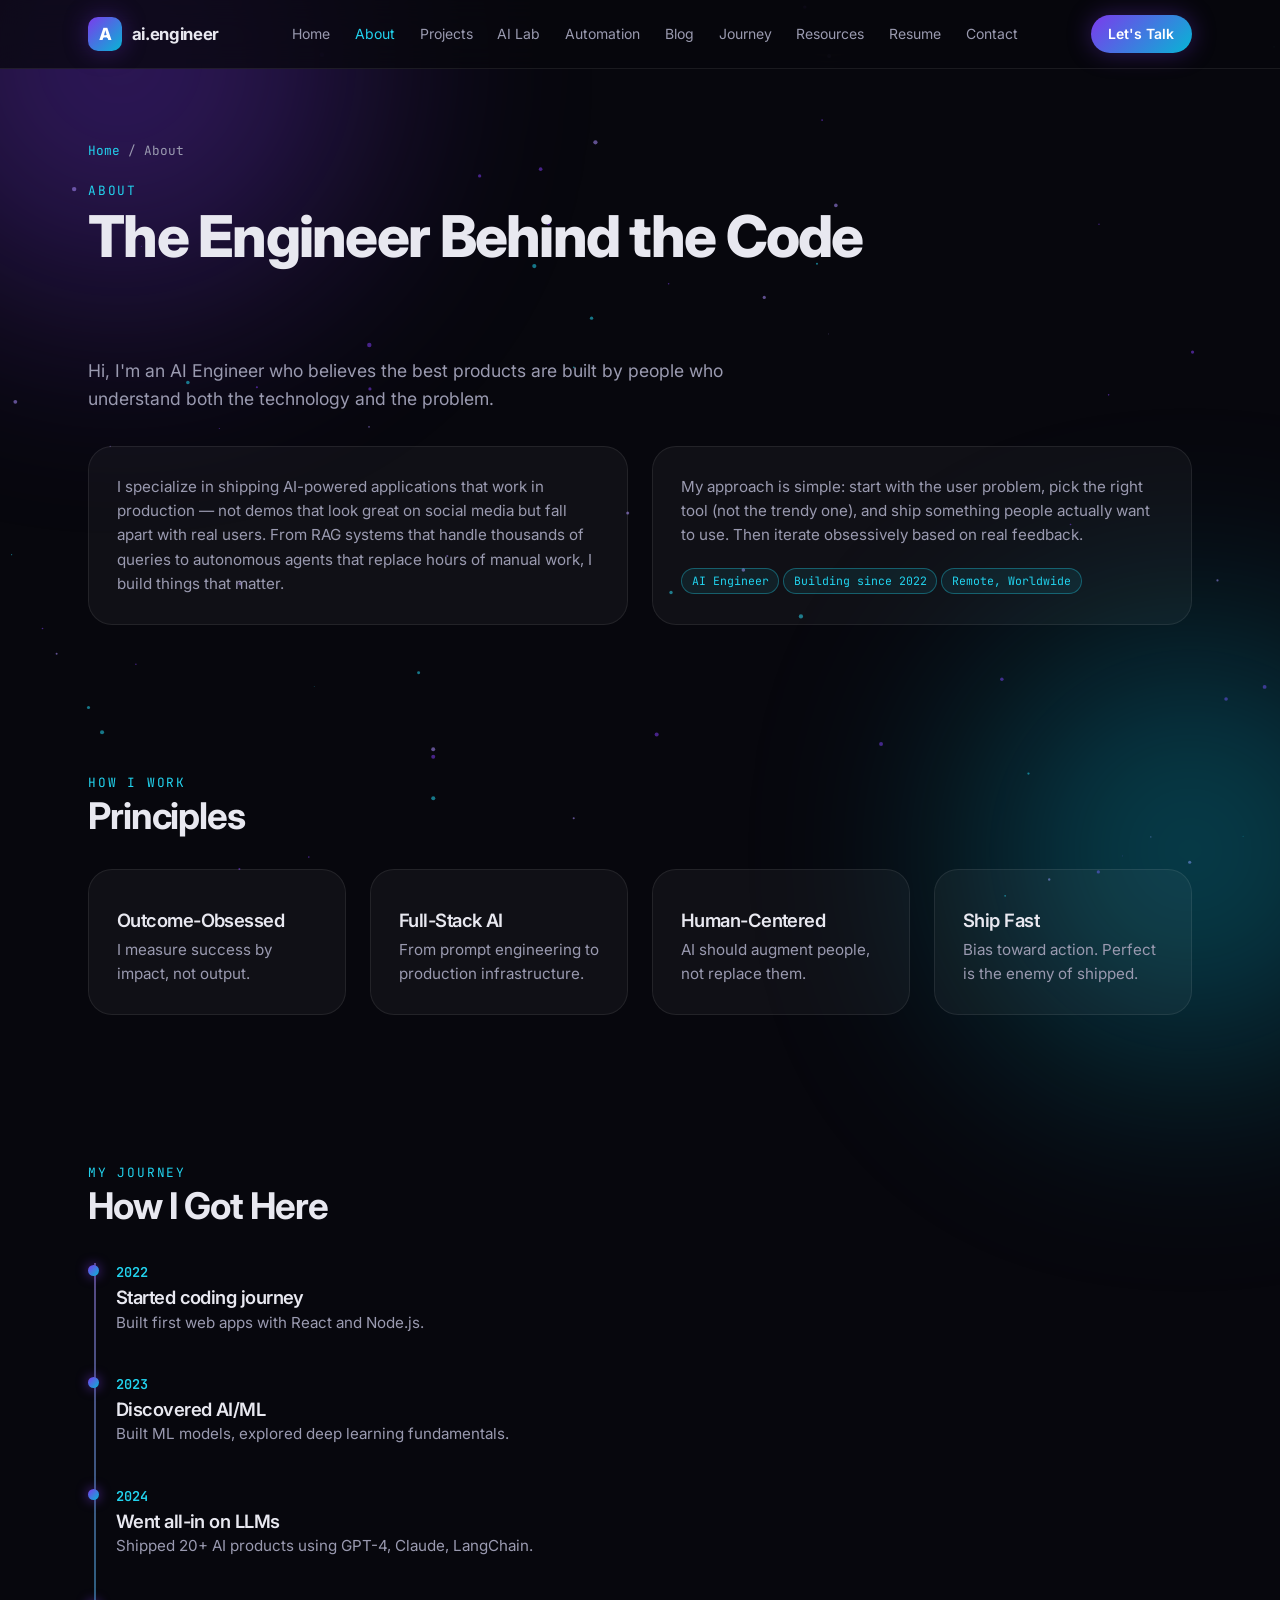
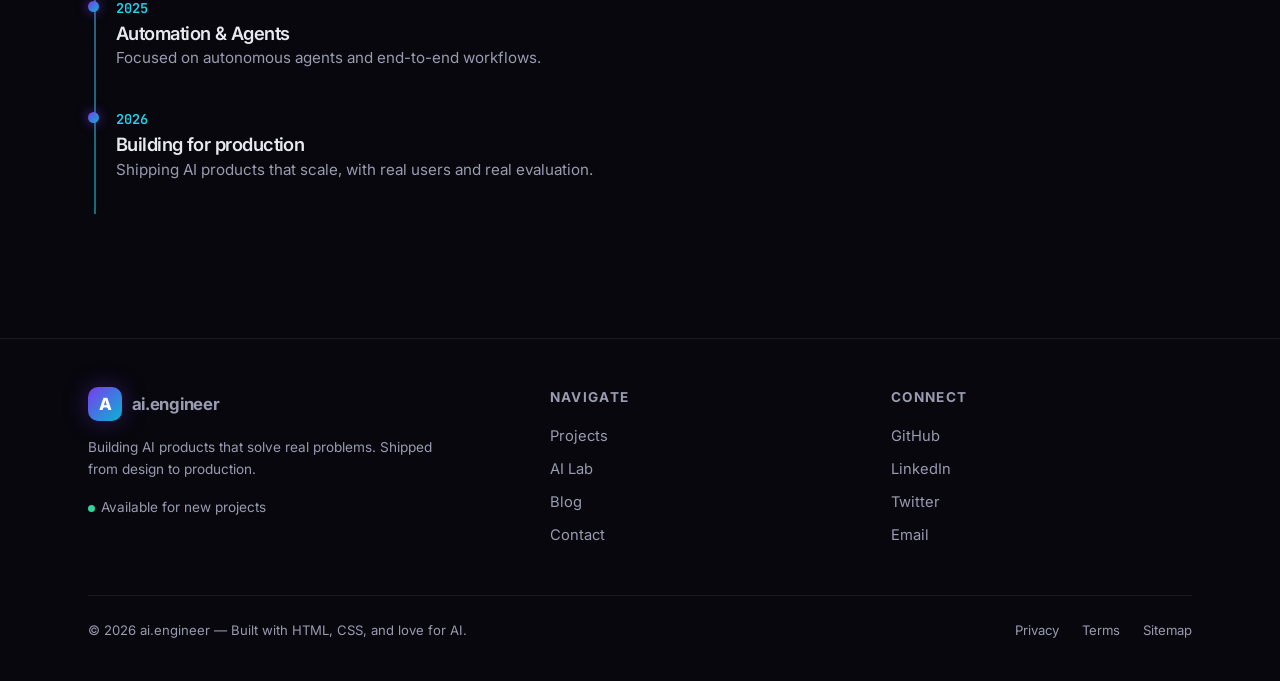
==== about.html @ a2dd5318 "Portfolio site: real routing, n8n contact form, PDF resume, working blog" ====
<!DOCTYPE html>
<html lang="en">
<head>
  <meta charset="UTF-8" />
  <meta name="viewport" content="width=device-width, initial-scale=1" />
  <title>About — AI Engineer | ai.engineer</title>
  <meta name="description" content="About Srinu Ravuri — an AI Engineer who ships production LLM products: RAG systems, autonomous agents, and automation workflows." />
  <meta property="og:title" content="About — AI Engineer | ai.engineer" />
  <meta property="og:description" content="The engineer behind the code — shipping AI products that work in production, not demos." />
  <link rel="icon" href="favicon.svg" type="image/svg+xml" />
  <link rel="preconnect" href="https://fonts.googleapis.com" />
  <link rel="preconnect" href="https://fonts.gstatic.com" crossorigin />
  <link href="https://fonts.googleapis.com/css2?family=Inter:wght@300;400;500;600;700;800;900&family=JetBrains+Mono:wght@400;500;600&display=swap" rel="stylesheet" />
  <link rel="stylesheet" href="assets/css/styles.css" />
</head>
<body>
  <canvas id="particles" aria-hidden="true"></canvas>

  <header class="site-header">
    <div class="nav-wrap">
      <a class="brand" href="index.html">
        <span class="brand-badge">A</span>
        <span>ai.engineer</span>
      </a>
      <nav aria-label="Main navigation">
        <ul class="nav-links">
          <li><a href="index.html">Home</a></li>
          <li><a href="about.html">About</a></li>
          <li><a href="projects.html">Projects</a></li>
          <li><a href="ai-lab.html">AI Lab</a></li>
          <li><a href="automation.html">Automation</a></li>
          <li><a href="blog.html">Blog</a></li>
          <li><a href="journey.html">Journey</a></li>
          <li><a href="resources.html">Resources</a></li>
          <li><a href="resume.html">Resume</a></li>
          <li><a href="contact.html">Contact</a></li>
        </ul>
      </nav>
      <div class="nav-cta-wrap"><a class="nav-cta" href="contact.html">Let's Talk</a></div>
      <button class="nav-toggle" aria-label="Toggle menu">&#9776;</button>
    </div>
  </header>

  <nav class="mobile-menu" aria-label="Mobile navigation">
    <a href="index.html">Home</a>
    <a href="about.html">About</a>
    <a href="projects.html">Projects</a>
    <a href="ai-lab.html">AI Lab</a>
    <a href="automation.html">Automation</a>
    <a href="blog.html">Blog</a>
    <a href="journey.html">Journey</a>
    <a href="resources.html">Resources</a>
    <a href="resume.html">Resume</a>
    <a href="contact.html">Contact</a>
  </nav>

  <main>
    <div class="page-head">
      <div class="container">
        <p class="breadcrumb"><a href="index.html">Home</a> / About</p>
        <span class="section-label">About</span>
        <h1>The Engineer Behind the Code</h1>
      </div>
    </div>

    <section>
      <div class="container">
        <p class="lead">Hi, I'm an AI Engineer who believes the best products are built by people who understand both the technology and the problem.</p>
        <div class="grid-2" style="margin-top:2rem">
          <div class="card">
            <p>I specialize in shipping AI-powered applications that work in production — not demos that look great on social media but fall apart with real users. From RAG systems that handle thousands of queries to autonomous agents that replace hours of manual work, I build things that matter.</p>
          </div>
          <div class="card">
            <p>My approach is simple: start with the user problem, pick the right tool (not the trendy one), and ship something people actually want to use. Then iterate obsessively based on real feedback.</p>
            <div class="tag-row">
              <span class="tag">AI Engineer</span>
              <span class="tag">Building since 2022</span>
              <span class="tag">Remote, Worldwide</span>
            </div>
          </div>
        </div>
      </div>
    </section>

    <section>
      <div class="container">
        <span class="section-label">How I Work</span>
        <h2>Principles</h2>
        <div class="grid-4" style="margin-top:2rem">
          <div class="card"><h3>Outcome-Obsessed</h3><p>I measure success by impact, not output.</p></div>
          <div class="card"><h3>Full-Stack AI</h3><p>From prompt engineering to production infrastructure.</p></div>
          <div class="card"><h3>Human-Centered</h3><p>AI should augment people, not replace them.</p></div>
          <div class="card"><h3>Ship Fast</h3><p>Bias toward action. Perfect is the enemy of shipped.</p></div>
        </div>
      </div>
    </section>

    <section>
      <div class="container">
        <span class="section-label">My Journey</span>
        <h2>How I Got Here</h2>
        <div class="timeline" style="margin-top:2rem">
          <div class="timeline-item">
            <span class="timeline-year">2022</span>
            <h3>Started coding journey</h3>
            <p>Built first web apps with React and Node.js.</p>
          </div>
          <div class="timeline-item">
            <span class="timeline-year">2023</span>
            <h3>Discovered AI/ML</h3>
            <p>Built ML models, explored deep learning fundamentals.</p>
          </div>
          <div class="timeline-item">
            <span class="timeline-year">2024</span>
            <h3>Went all-in on LLMs</h3>
            <p>Shipped 20+ AI products using GPT-4, Claude, LangChain.</p>
          </div>
          <div class="timeline-item">
            <span class="timeline-year">2025</span>
            <h3>Automation &amp; Agents</h3>
            <p>Focused on autonomous agents and end-to-end workflows.</p>
          </div>
          <div class="timeline-item">
            <span class="timeline-year">2026</span>
            <h3>Building for production</h3>
            <p>Shipping AI products that scale, with real users and real evaluation.</p>
          </div>
        </div>
      </div>
    </section>
  </main>

  <footer class="site-footer">
    <div class="container">
      <div class="footer-grid">
        <div>
          <a class="brand" href="index.html"><span class="brand-badge">A</span><span>ai.engineer</span></a>
          <p class="footer-note" style="margin-top:1rem">Building AI products that solve real problems. Shipped from design to production.</p>
          <p class="footer-note"><span class="dot" style="display:inline-block;margin-right:0.4rem"></span>Available for new projects</p>
        </div>
        <div>
          <h4>Navigate</h4>
          <ul>
            <li><a href="projects.html">Projects</a></li>
            <li><a href="ai-lab.html">AI Lab</a></li>
            <li><a href="blog.html">Blog</a></li>
            <li><a href="contact.html">Contact</a></li>
          </ul>
        </div>
        <div>
          <h4>Connect</h4>
          <ul>
            <li><a href="https://github.com/Srinuravuri" target="_blank" rel="noopener">GitHub</a></li>
            <li><a href="https://www.linkedin.com/in/srinuravuri" target="_blank" rel="noopener">LinkedIn</a></li>
            <li><a href="https://x.com/srinuravuri" target="_blank" rel="noopener">Twitter</a></li>
            <li><a href="mailto:ravurisrinu989@gmail.com">Email</a></li>
          </ul>
        </div>
      </div>
      <div class="footer-bottom">
        <span>&copy; <span data-year>2026</span> ai.engineer — Built with HTML, CSS, and love for AI.</span>
        <span class="footer-bottom-links">
          <a href="privacy.html">Privacy</a>
          <a href="terms.html">Terms</a>
          <a href="sitemap.html">Sitemap</a>
        </span>
      </div>
    </div>
  </footer>

  <script src="assets/js/data.js"></script>
  <script src="assets/js/main.js"></script>
</body>
</html>
---- assets/css/styles.css ----
/* ============================================================
   ai.engineer — portfolio styles
   Dark glass theme, gradient brand, glow buttons
   ============================================================ */

:root {
  --bg: #07070d;
  --bg-soft: #0c0c16;
  --card: rgba(255, 255, 255, 0.04);
  --card-hover: rgba(255, 255, 255, 0.07);
  --border: rgba(255, 255, 255, 0.08);
  --border-hover: rgba(255, 255, 255, 0.16);
  --text: #e8e8f0;
  --muted: #9a9ab0;
  --accent: #22d3ee;
  --brand: #a78bfa;
  --green: #34d399;
  --red: #f87171;
  --gradient: linear-gradient(135deg, #7c3aed 0%, #06b6d4 100%);
  --shadow-glow: 0 0 24px rgba(124, 58, 237, 0.35);
  --font-sans: "Inter", -apple-system, BlinkMacSystemFont, "Segoe UI", sans-serif;
  --font-mono: "JetBrains Mono", ui-monospace, "Cascadia Code", monospace;
  --maxw: 72rem;
  --radius: 1.5rem;
}

* { margin: 0; padding: 0; box-sizing: border-box; }

html { scroll-behavior: smooth; }

body {
  background: var(--bg);
  color: var(--text);
  font-family: var(--font-sans);
  line-height: 1.6;
  -webkit-font-smoothing: antialiased;
  overflow-x: hidden;
}

/* Animated particle background */
#particles {
  position: fixed;
  inset: 0;
  z-index: 0;
  pointer-events: none;
}

/* Background glow blobs */
body::before,
body::after {
  content: "";
  position: fixed;
  z-index: 0;
  border-radius: 50%;
  filter: blur(120px);
  opacity: 0.35;
  pointer-events: none;
}
body::before {
  width: 480px; height: 480px;
  background: #7c3aed;
  top: -180px; left: -120px;
}
body::after {
  width: 420px; height: 420px;
  background: #06b6d4;
  bottom: -160px; right: -120px;
}

.container {
  position: relative;
  z-index: 1;
  max-width: var(--maxw);
  margin: 0 auto;
  padding: 0 1.5rem;
}

/* ---------- Header / Nav ---------- */
.site-header {
  position: sticky;
  top: 0;
  z-index: 50;
  background: rgba(7, 7, 13, 0.75);
  backdrop-filter: blur(14px);
  border-bottom: 1px solid var(--border);
}
.nav-wrap {
  max-width: var(--maxw);
  margin: 0 auto;
  padding: 0 1.5rem;
  display: flex;
  align-items: center;
  justify-content: space-between;
  height: 68px;
  gap: 1rem;
}
.brand {
  display: flex;
  align-items: center;
  gap: 0.6rem;
  text-decoration: none;
  color: var(--text);
  font-weight: 700;
  letter-spacing: -0.02em;
}
.brand-badge {
  width: 34px; height: 34px;
  border-radius: 10px;
  background: var(--gradient);
  display: grid;
  place-items: center;
  font-weight: 800;
  color: #fff;
  box-shadow: var(--shadow-glow);
}
.brand span { font-size: 1.05rem; }
.nav-links {
  display: flex;
  align-items: center;
  gap: 0.15rem;
  list-style: none;
}
.nav-links a {
  display: block;
  padding: 0.5rem 0.7rem;
  font-size: 0.875rem;
  color: var(--muted);
  text-decoration: none;
  border-radius: 0.6rem;
  transition: color 0.15s, background 0.15s;
  white-space: nowrap;
}
.nav-links a:hover { color: var(--text); background: var(--card); }
.nav-links a.active { color: var(--accent); }

.nav-cta {
  display: inline-flex;
  align-items: center;
  gap: 0.4rem;
  padding: 0.5rem 1.1rem;
  border-radius: 999px;
  background: var(--gradient);
  color: #fff;
  font-weight: 600;
  font-size: 0.875rem;
  text-decoration: none;
  box-shadow: var(--shadow-glow);
  transition: transform 0.15s, box-shadow 0.15s;
  white-space: nowrap;
}
.nav-cta:hover { transform: translateY(-1px); box-shadow: 0 0 32px rgba(124, 58, 237, 0.5); }

/* Mobile hamburger */
.nav-toggle {
  display: none;
  background: none;
  border: 1px solid var(--border);
  border-radius: 0.6rem;
  color: var(--text);
  width: 42px; height: 42px;
  cursor: pointer;
  font-size: 1.1rem;
}
.mobile-menu {
  display: none;
  position: fixed;
  top: 68px;
  left: 0; right: 0;
  z-index: 49;
  background: rgba(7, 7, 13, 0.97);
  border-bottom: 1px solid var(--border);
  padding: 0.75rem 1.5rem 1.25rem;
}
.mobile-menu.open { display: block; }
.mobile-menu a {
  display: block;
  padding: 0.75rem 0.5rem;
  color: var(--muted);
  text-decoration: none;
  border-radius: 0.6rem;
  font-size: 0.95rem;
}
.mobile-menu a:hover, .mobile-menu a.active { color: var(--accent); background: var(--card); }

/* ---------- Buttons ---------- */
.btn {
  display: inline-flex;
  align-items: center;
  justify-content: center;
  gap: 0.5rem;
  padding: 0.8rem 1.6rem;
  border-radius: 999px;
  font-weight: 600;
  font-size: 0.95rem;
  text-decoration: none;
  border: none;
  cursor: pointer;
  transition: transform 0.15s, box-shadow 0.15s, background 0.15s;
  font-family: var(--font-sans);
}
.btn-primary {
  background: var(--gradient);
  color: #fff;
  box-shadow: var(--shadow-glow);
}
.btn-primary:hover { transform: translateY(-2px); box-shadow: 0 0 36px rgba(124, 58, 237, 0.55); }
.btn-ghost {
  background: transparent;
  color: var(--text);
  border: 1px solid var(--border-hover);
}
.btn-ghost:hover { border-color: var(--accent); color: var(--accent); }
.btn:disabled { opacity: 0.6; cursor: not-allowed; transform: none; }

/* ---------- Sections / headings ---------- */
section { padding: 4.5rem 0; }
.section-label {
  font-family: var(--font-mono);
  font-size: 0.8rem;
  color: var(--accent);
  text-transform: uppercase;
  letter-spacing: 0.14em;
  margin-bottom: 0.75rem;
}
h1, h2, h3 { letter-spacing: -0.03em; line-height: 1.15; }
h1 { font-size: clamp(2.4rem, 5vw, 3.6rem); font-weight: 800; }
h2 { font-size: clamp(1.7rem, 3vw, 2.3rem); font-weight: 700; margin-bottom: 0.5rem; }
h3 { font-size: 1.15rem; font-weight: 600; margin-bottom: 0.4rem; }
.lead { color: var(--muted); font-size: 1.1rem; max-width: 42rem; }
.sub { color: var(--muted); }

/* ---------- Cards ---------- */
.card {
  background: var(--card);
  border: 1px solid var(--border);
  border-radius: var(--radius);
  padding: 1.75rem;
  transition: border-color 0.2s, transform 0.2s, background 0.2s;
}
.card:hover { border-color: var(--border-hover); background: var(--card-hover); transform: translateY(-3px); }
.card h3 { margin-top: 0.75rem; }
.card p { color: var(--muted); font-size: 0.95rem; }
.card .metric {
  font-family: var(--font-mono);
  font-size: 0.85rem;
  color: var(--green);
  font-weight: 600;
}
.card-link { text-decoration: none; color: inherit; display: block; }

.grid-2 { display: grid; grid-template-columns: repeat(2, 1fr); gap: 1.5rem; }
.grid-3 { display: grid; grid-template-columns: repeat(3, 1fr); gap: 1.5rem; }
.grid-4 { display: grid; grid-template-columns: repeat(4, 1fr); gap: 1.5rem; }
@media (max-width: 960px) { .grid-3, .grid-4 { grid-template-columns: repeat(2, 1fr); } }
@media (max-width: 620px) { .grid-2, .grid-3, .grid-4 { grid-template-columns: 1fr; } }

/* Tags / chips */
.tag {
  display: inline-block;
  font-family: var(--font-mono);
  font-size: 0.72rem;
  color: var(--accent);
  border: 1px solid rgba(34, 211, 238, 0.35);
  background: rgba(34, 211, 238, 0.08);
  padding: 0.2rem 0.6rem;
  border-radius: 999px;
  margin: 0.25rem 0.25rem 0 0;
}
.tag-row { margin-top: 1rem; display: flex; flex-wrap: wrap; }

/* ---------- Hero ---------- */
.hero { padding: 6rem 0 4rem; }
.hero-badge {
  display: inline-flex;
  align-items: center;
  gap: 0.5rem;
  font-size: 0.8rem;
  color: var(--accent);
  border: 1px solid rgba(34, 211, 238, 0.3);
  background: rgba(34, 211, 238, 0.07);
  padding: 0.4rem 0.9rem;
  border-radius: 999px;
  margin-bottom: 1.5rem;
}
.dot { width: 7px; height: 7px; border-radius: 50%; background: var(--green); animation: pulse 2s infinite; }
@keyframes pulse { 0%,100% { opacity: 1; } 50% { opacity: 0.35; } }
.hero p.lead { margin: 1.25rem 0 2rem; }
.hero-actions { display: flex; gap: 1rem; flex-wrap: wrap; }

/* Stats */
.stats { display: grid; grid-template-columns: repeat(4, 1fr); gap: 1.5rem; margin-top: 4rem; }
@media (max-width: 760px) { .stats { grid-template-columns: repeat(2, 1fr); } }
.stat h3 { font-size: 2rem; font-weight: 800; color: var(--text); }
.stat p { color: var(--muted); font-size: 0.85rem; }

/* ---------- Timeline ---------- */
.timeline { position: relative; padding-left: 1.75rem; }
.timeline::before {
  content: "";
  position: absolute;
  left: 6px; top: 4px; bottom: 4px;
  width: 2px;
  background: linear-gradient(180deg, var(--brand), var(--accent));
  opacity: 0.5;
}
.timeline-item { position: relative; padding-bottom: 2.25rem; }
.timeline-item::before {
  content: "";
  position: absolute;
  left: -1.72rem; top: 6px;
  width: 11px; height: 11px;
  border-radius: 50%;
  background: var(--gradient);
  box-shadow: 0 0 12px rgba(124, 58, 237, 0.7);
}
.timeline-year {
  font-family: var(--font-mono);
  color: var(--accent);
  font-size: 0.85rem;
  font-weight: 600;
}
.timeline-item h3 { margin: 0.15rem 0; }
.timeline-item p { color: var(--muted); font-size: 0.95rem; }

/* ---------- Forms ---------- */
.form-group { margin-bottom: 1.25rem; }
.form-group label {
  display: block;
  font-size: 0.85rem;
  color: var(--muted);
  margin-bottom: 0.4rem;
}
.form-group input,
.form-group textarea {
  width: 100%;
  background: rgba(0, 0, 0, 0.35);
  border: 1px solid var(--border);
  border-radius: 0.8rem;
  padding: 0.85rem 1rem;
  color: var(--text);
  font-family: var(--font-sans);
  font-size: 0.95rem;
  outline: none;
  transition: border-color 0.15s;
}
.form-group input:focus,
.form-group textarea:focus { border-color: var(--accent); }
.form-group textarea { resize: vertical; min-height: 130px; }

.segmented { display: flex; flex-wrap: wrap; gap: 0.6rem; margin-bottom: 1.5rem; }
.segmented button {
  background: transparent;
  border: 1px solid var(--border);
  color: var(--muted);
  padding: 0.5rem 1.2rem;
  border-radius: 999px;
  font-size: 0.875rem;
  cursor: pointer;
  font-family: var(--font-sans);
  transition: all 0.15s;
}
.segmented button.active {
  background: var(--gradient);
  color: #fff;
  border-color: transparent;
  box-shadow: var(--shadow-glow);
}

.alert {
  padding: 0.9rem 1.1rem;
  border-radius: 0.8rem;
  font-size: 0.9rem;
  margin-bottom: 1.25rem;
  display: none;
}
.alert.show { display: block; }
.alert-success { border: 1px solid rgba(52, 211, 153, 0.35); background: rgba(52, 211, 153, 0.1); color: var(--green); }
.alert-error { border: 1px solid rgba(248, 113, 113, 0.35); background: rgba(248, 113, 113, 0.1); color: var(--red); }

/* ---------- Chat (AI Lab) ---------- */
.chat-box {
  background: rgba(0, 0, 0, 0.3);
  border: 1px solid var(--border);
  border-radius: var(--radius);
  padding: 1.5rem;
  height: 380px;
  overflow-y: auto;
  display: flex;
  flex-direction: column;
  gap: 0.9rem;
  margin-bottom: 1rem;
}
.msg {
  max-width: 78%;
  padding: 0.7rem 1rem;
  border-radius: 1rem;
  font-size: 0.92rem;
  line-height: 1.5;
  white-space: pre-wrap;
}
.msg.bot { align-self: flex-start; background: var(--card); border: 1px solid var(--border); color: var(--text); }
.msg.user { align-self: flex-end; background: var(--gradient); color: #fff; }
.chat-input-row { display: flex; gap: 0.6rem; }
.chat-input-row input {
  flex: 1;
  background: rgba(0, 0, 0, 0.35);
  border: 1px solid var(--border);
  border-radius: 999px;
  padding: 0.8rem 1.2rem;
  color: var(--text);
  font-size: 0.95rem;
  outline: none;
}
.chat-input-row input:focus { border-color: var(--accent); }
.chat-quick { display: flex; flex-wrap: wrap; gap: 0.5rem; margin-top: 0.8rem; }
.chat-quick button {
  background: var(--card);
  border: 1px solid var(--border);
  color: var(--muted);
  font-size: 0.8rem;
  padding: 0.4rem 0.9rem;
  border-radius: 999px;
  cursor: pointer;
  font-family: var(--font-sans);
}
.chat-quick button:hover { color: var(--accent); border-color: var(--accent); }
.demo-note {
  font-family: var(--font-mono);
  font-size: 0.78rem;
  color: var(--muted);
  display: inline-flex;
  align-items: center;
  gap: 0.4rem;
  margin-bottom: 1rem;
}

/* Tool output */
.tool-output {
  background: rgba(0, 0, 0, 0.3);
  border: 1px solid var(--border);
  border-radius: 0.9rem;
  padding: 1.2rem;
  min-height: 140px;
  white-space: pre-wrap;
  color: var(--text);
  font-size: 0.95rem;
}

/* ---------- Footer ---------- */
.site-footer {
  border-top: 1px solid var(--border);
  margin-top: 3rem;
  padding: 3rem 0 2.5rem;
  position: relative;
  z-index: 1;
}
.footer-grid { display: grid; grid-template-columns: 1.4fr 1fr 1fr; gap: 2.5rem; }
@media (max-width: 760px) { .footer-grid { grid-template-columns: 1fr; } }
.footer-grid h4 { font-size: 0.85rem; text-transform: uppercase; letter-spacing: 0.1em; color: var(--muted); margin-bottom: 0.9rem; }
.footer-grid ul { list-style: none; }
.footer-grid li { margin-bottom: 0.45rem; }
.footer-grid a { color: var(--muted); text-decoration: none; font-size: 0.92rem; }
.footer-grid a:hover { color: var(--accent); }
.footer-note { color: var(--muted); font-size: 0.85rem; max-width: 22rem; margin-bottom: 1rem; }
.footer-bottom {
  margin-top: 2.5rem;
  padding-top: 1.5rem;
  border-top: 1px solid var(--border);
  display: flex;
  justify-content: space-between;
  align-items: center;
  flex-wrap: wrap;
  gap: 1rem;
  color: var(--muted);
  font-size: 0.82rem;
}
.footer-bottom-links a { color: var(--muted); text-decoration: none; margin-left: 1.2rem; }
.footer-bottom-links a:hover { color: var(--accent); }

/* ---------- Page header ---------- */
.page-head { padding: 4.5rem 0 1rem; }
.breadcrumb { font-family: var(--font-mono); font-size: 0.8rem; color: var(--muted); margin-bottom: 1rem; }
.breadcrumb a { color: var(--accent); text-decoration: none; }

/* ---------- Blog ---------- */
.post-meta { font-family: var(--font-mono); font-size: 0.8rem; color: var(--muted); margin-bottom: 0.6rem; }
.article-body { max-width: 46rem; }
.article-body p { margin-bottom: 1.2rem; color: #c9c9d8; }
.article-body h3 { margin: 1.8rem 0 0.6rem; color: var(--text); }
.article-body code, .article-body pre {
  font-family: var(--font-mono);
  background: rgba(0,0,0,0.4);
  border: 1px solid var(--border);
  border-radius: 0.5rem;
  padding: 0.15rem 0.4rem;
  font-size: 0.85rem;
}
.article-body pre { padding: 1rem; overflow-x: auto; margin-bottom: 1.2rem; }
.article-body ul, .article-body ol { margin: 0 0 1.2rem 1.4rem; color: #c9c9d8; }
.article-body li { margin-bottom: 0.4rem; }

/* ---------- 404 ---------- */
.error-page { text-align: center; padding: 8rem 1.5rem; }
.error-page .code { font-family: var(--font-mono); font-size: 6rem; font-weight: 800; background: var(--gradient); -webkit-background-clip: text; background-clip: text; -webkit-text-fill-color: transparent; }

@media (max-width: 1024px) {
  .nav-links { display: none; }
  .nav-cta-wrap { display: none; }
  .nav-toggle { display: inline-flex; align-items: center; justify-content: center; }
}
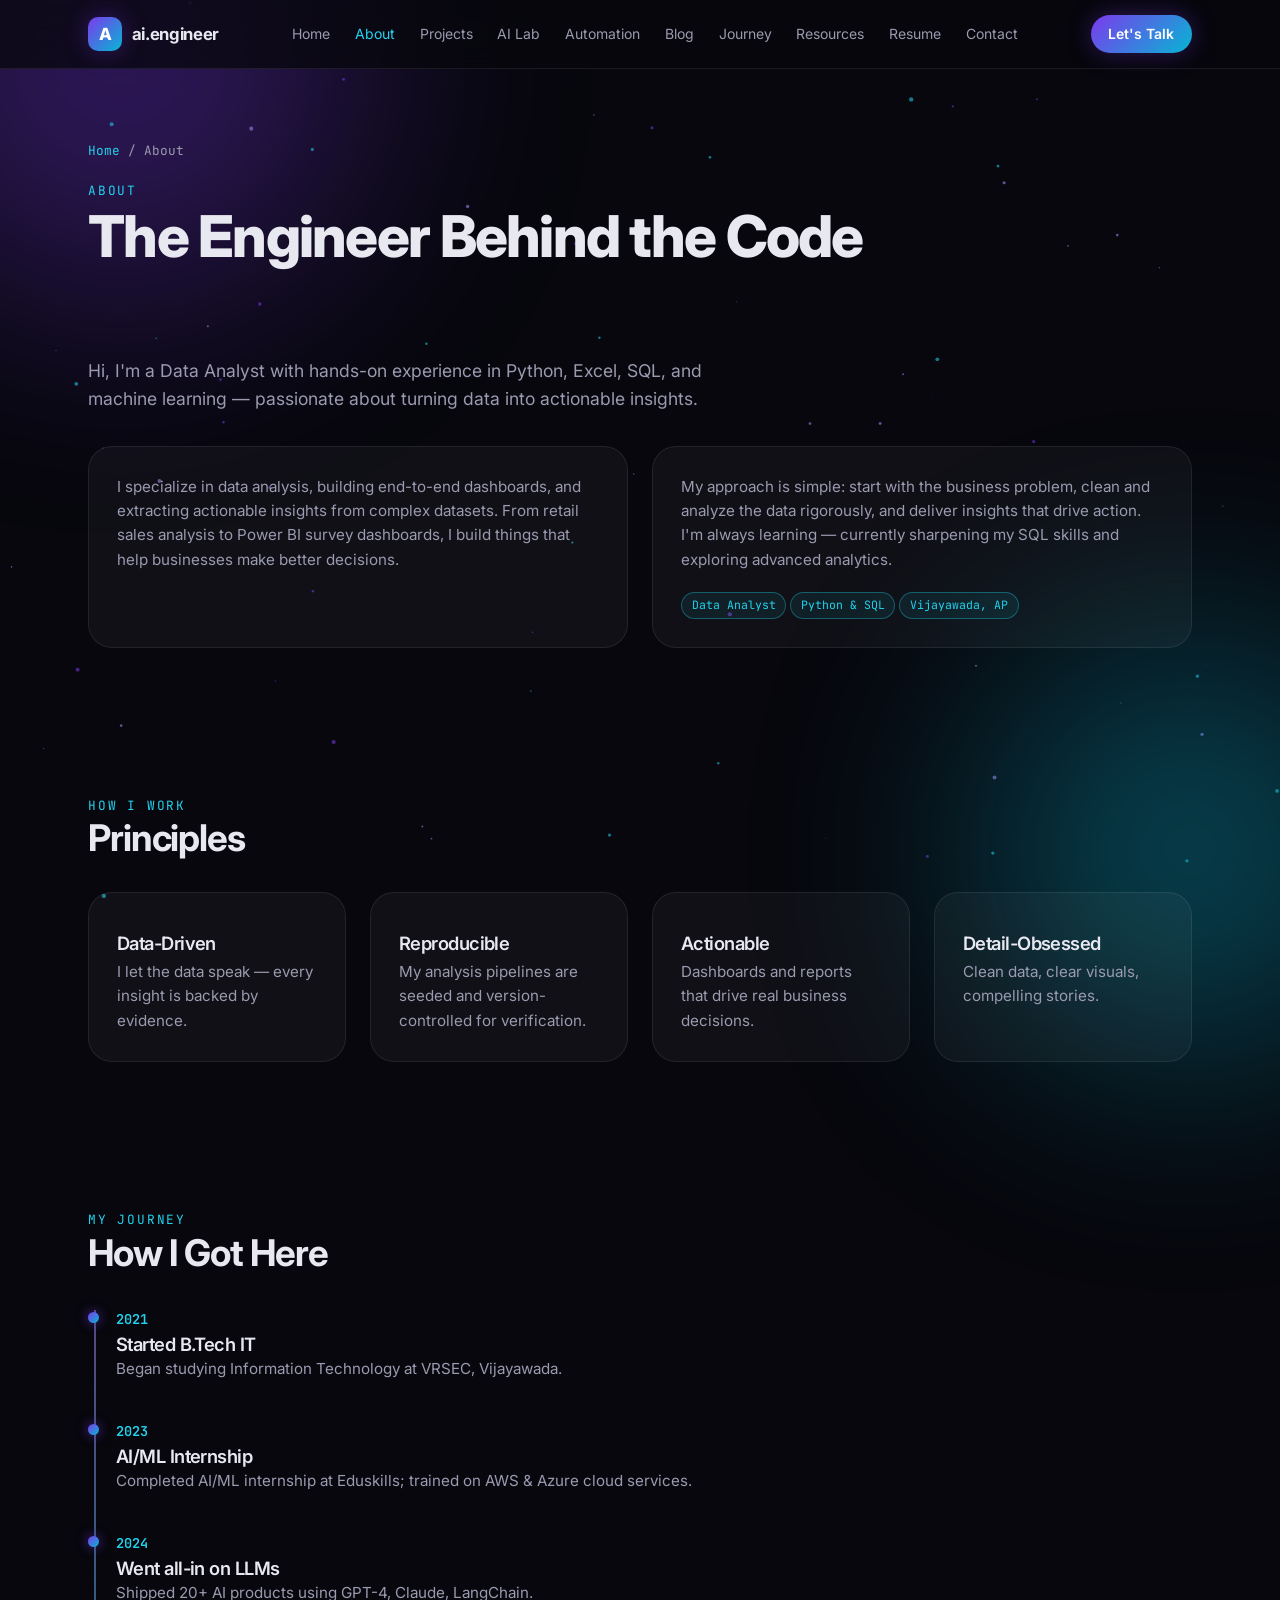
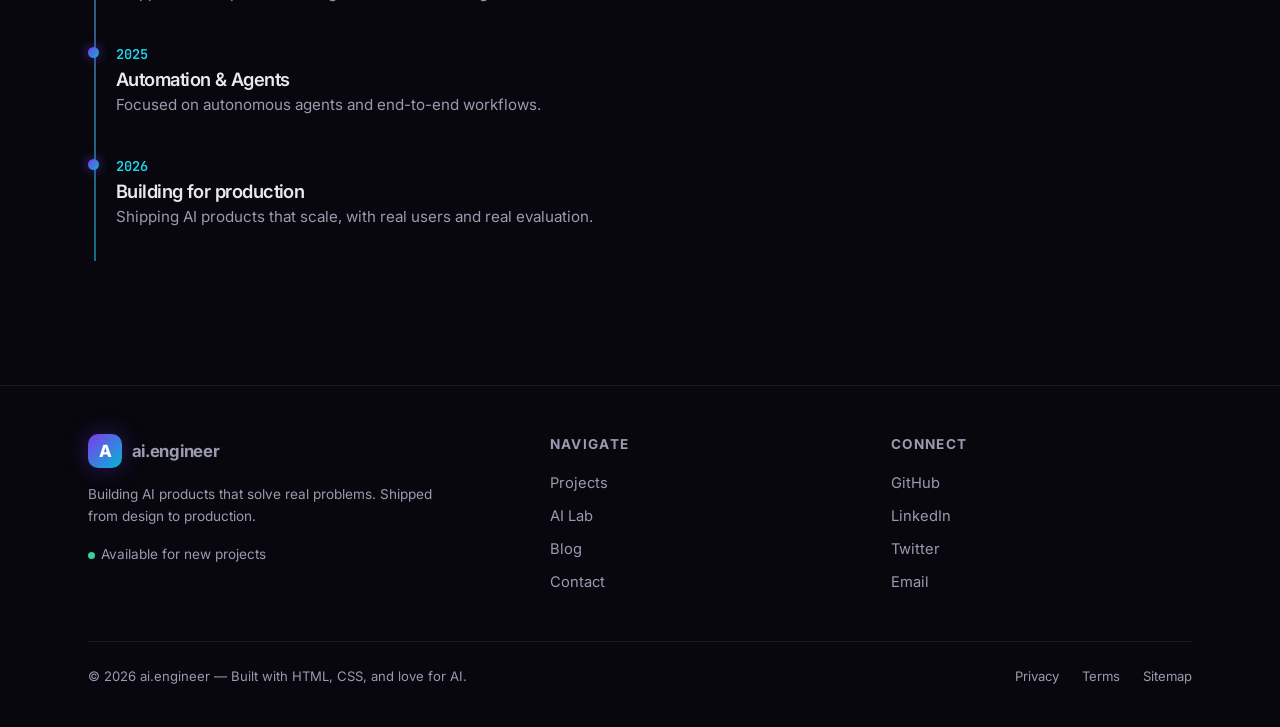
==== commit aef89f76: "Update portfolio with data analyst resume" ====
--- a/about.html
+++ b/about.html
@@ -65,17 +65,17 @@
 
     <section>
       <div class="container">
-        <p class="lead">Hi, I'm an AI Engineer who believes the best products are built by people who understand both the technology and the problem.</p>
+        <p class="lead">Hi, I'm a Data Analyst with hands-on experience in Python, Excel, SQL, and machine learning — passionate about turning data into actionable insights.</p>
         <div class="grid-2" style="margin-top:2rem">
           <div class="card">
-            <p>I specialize in shipping AI-powered applications that work in production — not demos that look great on social media but fall apart with real users. From RAG systems that handle thousands of queries to autonomous agents that replace hours of manual work, I build things that matter.</p>
+            <p>I specialize in data analysis, building end-to-end dashboards, and extracting actionable insights from complex datasets. From retail sales analysis to Power BI survey dashboards, I build things that help businesses make better decisions.</p>
           </div>
           <div class="card">
-            <p>My approach is simple: start with the user problem, pick the right tool (not the trendy one), and ship something people actually want to use. Then iterate obsessively based on real feedback.</p>
+            <p>My approach is simple: start with the business problem, clean and analyze the data rigorously, and deliver insights that drive action. I'm always learning — currently sharpening my SQL skills and exploring advanced analytics.</p>
             <div class="tag-row">
-              <span class="tag">AI Engineer</span>
-              <span class="tag">Building since 2022</span>
-              <span class="tag">Remote, Worldwide</span>
+              <span class="tag">Data Analyst</span>
+              <span class="tag">Python &amp; SQL</span>
+              <span class="tag">Vijayawada, AP</span>
             </div>
           </div>
         </div>
@@ -87,10 +87,10 @@
         <span class="section-label">How I Work</span>
         <h2>Principles</h2>
         <div class="grid-4" style="margin-top:2rem">
-          <div class="card"><h3>Outcome-Obsessed</h3><p>I measure success by impact, not output.</p></div>
-          <div class="card"><h3>Full-Stack AI</h3><p>From prompt engineering to production infrastructure.</p></div>
-          <div class="card"><h3>Human-Centered</h3><p>AI should augment people, not replace them.</p></div>
-          <div class="card"><h3>Ship Fast</h3><p>Bias toward action. Perfect is the enemy of shipped.</p></div>
+          <div class="card"><h3>Data-Driven</h3><p>I let the data speak — every insight is backed by evidence.</p></div>
+          <div class="card"><h3>Reproducible</h3><p>My analysis pipelines are seeded and version-controlled for verification.</p></div>
+          <div class="card"><h3>Actionable</h3><p> Dashboards and reports that drive real business decisions.</p></div>
+          <div class="card"><h3>Detail-Obsessed</h3><p>Clean data, clear visuals, compelling stories.</p></div>
         </div>
       </div>
     </section>
@@ -101,14 +101,14 @@
         <h2>How I Got Here</h2>
         <div class="timeline" style="margin-top:2rem">
           <div class="timeline-item">
-            <span class="timeline-year">2022</span>
-            <h3>Started coding journey</h3>
-            <p>Built first web apps with React and Node.js.</p>
+            <span class="timeline-year">2021</span>
+            <h3>Started B.Tech IT</h3>
+            <p>Began studying Information Technology at VRSEC, Vijayawada.</p>
           </div>
           <div class="timeline-item">
             <span class="timeline-year">2023</span>
-            <h3>Discovered AI/ML</h3>
-            <p>Built ML models, explored deep learning fundamentals.</p>
+            <h3>AI/ML Internship</h3>
+            <p>Completed AI/ML internship at Eduskills; trained on AWS &amp; Azure cloud services.</p>
           </div>
           <div class="timeline-item">
             <span class="timeline-year">2024</span>
@@ -151,7 +151,7 @@
           <h4>Connect</h4>
           <ul>
             <li><a href="https://github.com/Srinuravuri" target="_blank" rel="noopener">GitHub</a></li>
-            <li><a href="https://www.linkedin.com/in/srinuravuri" target="_blank" rel="noopener">LinkedIn</a></li>
+            <li><a href="https://www.linkedin.com/in/srinu-ravuri-84722b290" target="_blank" rel="noopener">LinkedIn</a></li>
             <li><a href="https://x.com/srinuravuri" target="_blank" rel="noopener">Twitter</a></li>
             <li><a href="mailto:ravurisrinu989@gmail.com">Email</a></li>
           </ul>
